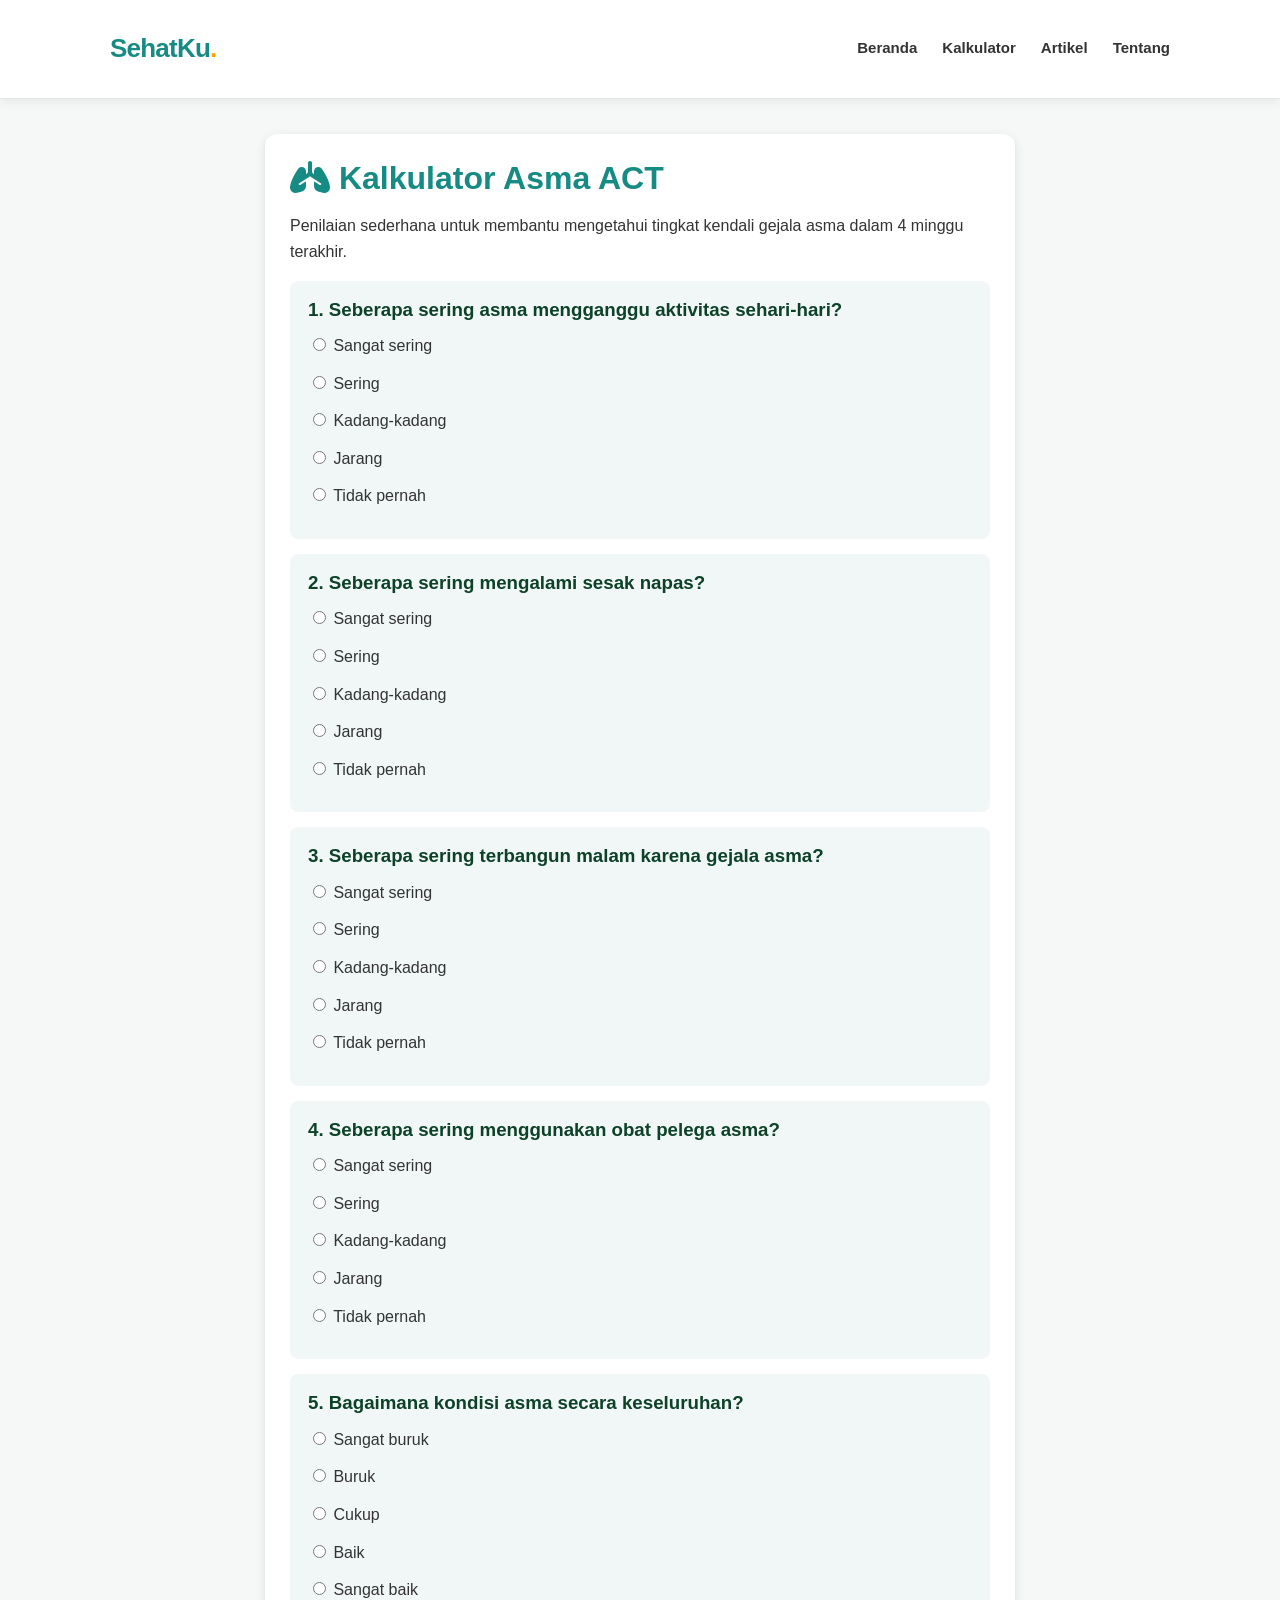
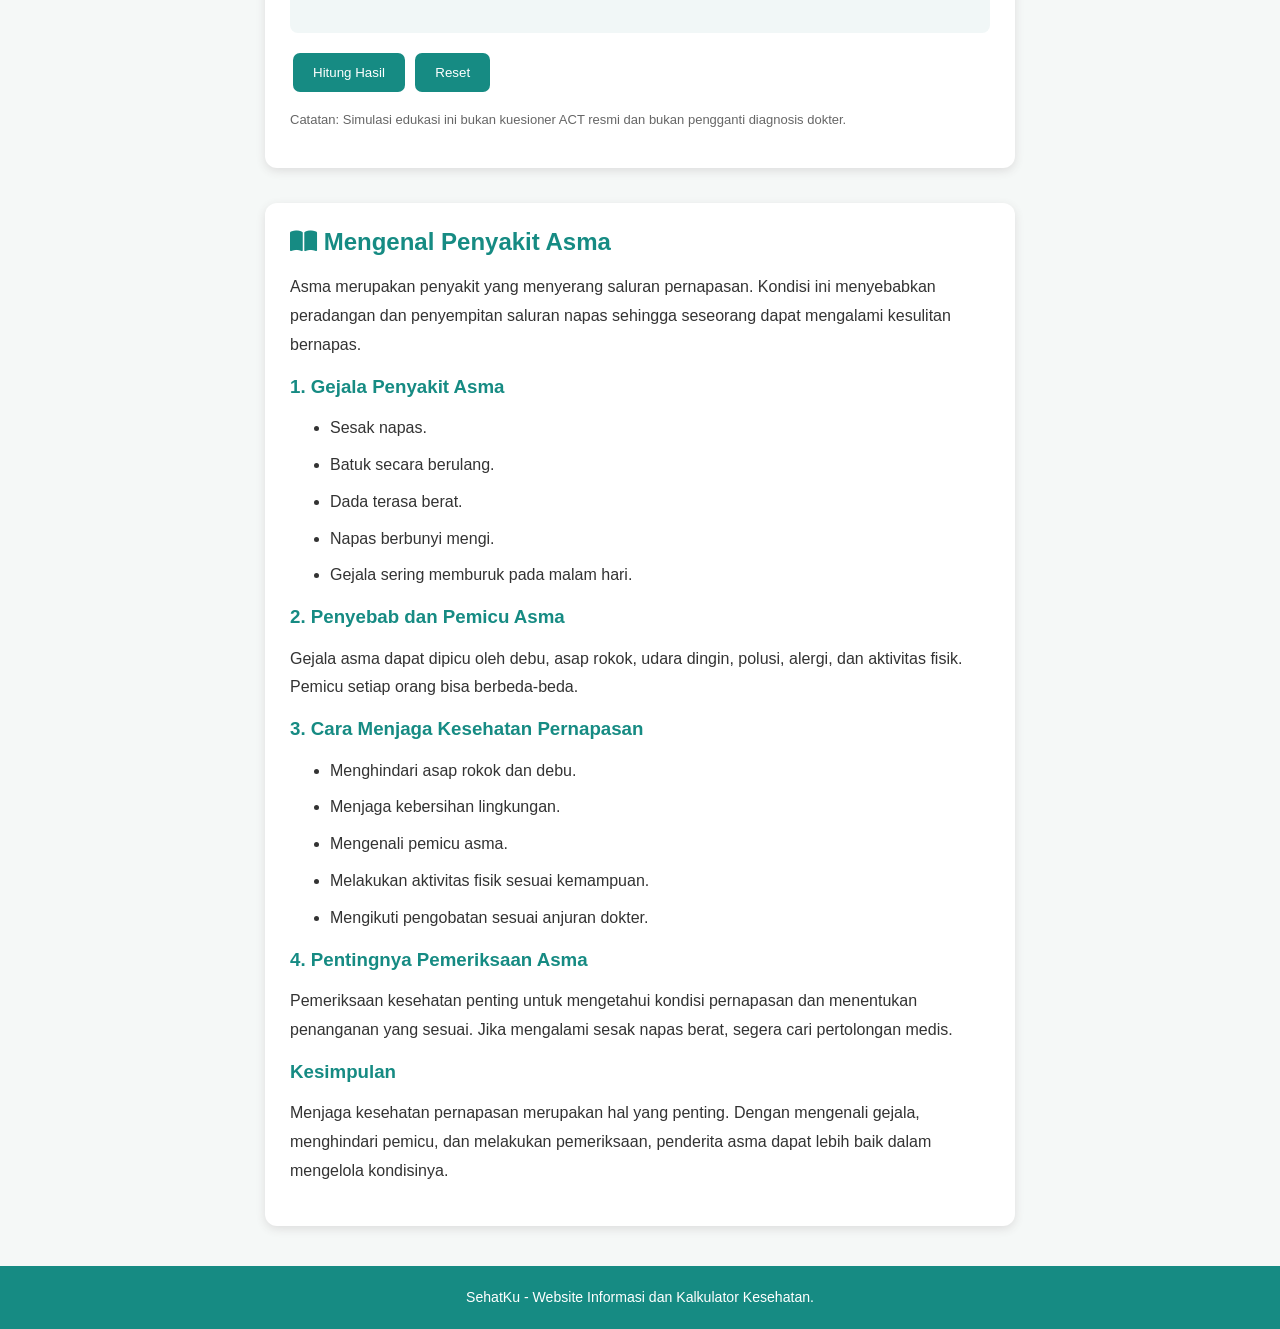
==== kalkulator/asma-act.html @ a075abff "ganti nama lagi" ====
<!DOCTYPE html>
<html lang="id">
<head>
    <meta charset="UTF-8">
    <meta name="viewport" content="width=device-width, initial-scale=1.0">

    <title>Kalkulator Asma ACT - SehatKu</title>

    <link rel="stylesheet" href="../css/style.css">

    <link rel="stylesheet"
    href="https://cdnjs.cloudflare.com/ajax/libs/font-awesome/6.5.2/css/all.min.css">

    <style>
        body {
            margin: 0;
            background: #f5f8f7;
            font-family: Arial, sans-serif;
            color: #333;
        }

        /* HEADER */
        .topbar {
            background: white;
            padding: 15px 0;
            position: sticky;
            top: 0;
            z-index: 1000;
            box-shadow: 0 2px 10px rgba(0,0,0,0.08);
        }

        .topbar-in {
            max-width: 1100px;
            margin: auto;
            padding: 0 20px;
            display: flex;
            justify-content: space-between;
            align-items: center;
        }

        .brand {
            font-size: 26px;
            font-weight: bold;
            color: #168b83;
            text-decoration: none;
        }

        .brand-dot {
            color: orange;
        }

        .menu {
            display: flex;
            gap: 25px;
        }

        .menu a {
            text-decoration: none;
            color: #333;
            font-weight: bold;
        }

        .menu a:hover {
            color: #168b83;
        }

        .menu-toggle {
            display: none;
            background: none;
            border: none;
            font-size: 23px;
            color: #168b83;
            cursor: pointer;
        }

        /* KALKULATOR */
        .asma-container {
            max-width: 750px;
            margin: 35px auto;
            padding: 25px;
            background: white;
            border-radius: 12px;
            box-shadow: 0 3px 10px #ddd;
        }

        .asma-container h1 {
            color: #168b83;
        }

        .asma-question {
            padding: 18px;
            margin: 15px 0;
            background: #f1f7f7;
            border-radius: 8px;
        }

        .asma-question label {
            display: block;
            margin: 12px 0;
            cursor: pointer;
        }

        .asma-btn {
            background: #168b83;
            color: white;
            border: none;
            padding: 12px 20px;
            border-radius: 7px;
            cursor: pointer;
            margin: 5px 3px;
        }

        .asma-btn:hover {
            background: #106b65;
        }

        #hasil-asma {
            display: none;
            margin-top: 20px;
            padding: 20px;
            background: #e5f5f0;
            border-radius: 8px;
        }

        /* ARTIKEL */
        .artikel {
            max-width: 750px;
            margin: 35px auto;
            padding: 25px;
            background: white;
            border-radius: 12px;
            box-shadow: 0 3px 10px #ddd;
            line-height: 1.8;
        }

        .artikel h2,
        .artikel h3 {
            color: #168b83;
        }

        .artikel li {
            margin-bottom: 8px;
        }

        /* FOOTER */
        .foot {
            background: #168b83;
            color: white;
            text-align: center;
            padding: 20px;
            margin-top: 40px;
        }

        /* RESPONSIVE */
        @media(max-width: 768px) {
            .menu-toggle {
                display: block;
            }

            .menu {
                display: none;
                position: absolute;
                top: 65px;
                left: 0;
                width: 100%;
                padding: 20px;
                background: white;
                flex-direction: column;
                box-sizing: border-box;
            }

            .menu.active {
                display: flex;
            }

            .asma-container,
            .artikel {
                margin: 20px 12px;
                padding: 18px;
            }
        }
    </style>
</head>

<body>

<!-- HEADER DAN NAVBAR -->
<header class="topbar">
    <div class="topbar-in">

        <a href="../index.html" class="brand">
            SehatKu<span class="brand-dot">.</span>
        </a>

        <button class="menu-toggle" id="menuToggle"
                aria-label="Buka menu"
                aria-expanded="false">
            <i class="fa-solid fa-bars"></i>
        </button>

        <nav class="menu" id="menuUtama">
            <a href="../index.html">Beranda</a>
            <a href="../index.html#kalkulator">Kalkulator</a>
            <a href="#artikel">Artikel</a>
            <a href="../index.html#tentang">Tentang</a>
        </nav>

    </div>
</header>


<!-- KALKULATOR ASMA ACT -->
<div class="asma-container">

    <h1>
        <i class="fa-solid fa-lungs"></i>
        Kalkulator Asma ACT
    </h1>

    <p>
        Penilaian sederhana untuk membantu mengetahui
        tingkat kendali gejala asma dalam 4 minggu terakhir.
    </p>

    <form id="form-asma">

        <div class="asma-question">
            <h3>1. Seberapa sering asma mengganggu aktivitas sehari-hari?</h3>

            <label><input type="radio" name="q1" value="1"> Sangat sering</label>
            <label><input type="radio" name="q1" value="2"> Sering</label>
            <label><input type="radio" name="q1" value="3"> Kadang-kadang</label>
            <label><input type="radio" name="q1" value="4"> Jarang</label>
            <label><input type="radio" name="q1" value="5"> Tidak pernah</label>
        </div>

        <div class="asma-question">
            <h3>2. Seberapa sering mengalami sesak napas?</h3>

            <label><input type="radio" name="q2" value="1"> Sangat sering</label>
            <label><input type="radio" name="q2" value="2"> Sering</label>
            <label><input type="radio" name="q2" value="3"> Kadang-kadang</label>
            <label><input type="radio" name="q2" value="4"> Jarang</label>
            <label><input type="radio" name="q2" value="5"> Tidak pernah</label>
        </div>

        <div class="asma-question">
            <h3>3. Seberapa sering terbangun malam karena gejala asma?</h3>

            <label><input type="radio" name="q3" value="1"> Sangat sering</label>
            <label><input type="radio" name="q3" value="2"> Sering</label>
            <label><input type="radio" name="q3" value="3"> Kadang-kadang</label>
            <label><input type="radio" name="q3" value="4"> Jarang</label>
            <label><input type="radio" name="q3" value="5"> Tidak pernah</label>
        </div>

        <div class="asma-question">
            <h3>4. Seberapa sering menggunakan obat pelega asma?</h3>

            <label><input type="radio" name="q4" value="1"> Sangat sering</label>
            <label><input type="radio" name="q4" value="2"> Sering</label>
            <label><input type="radio" name="q4" value="3"> Kadang-kadang</label>
            <label><input type="radio" name="q4" value="4"> Jarang</label>
            <label><input type="radio" name="q4" value="5"> Tidak pernah</label>
        </div>

        <div class="asma-question">
            <h3>5. Bagaimana kondisi asma secara keseluruhan?</h3>

            <label><input type="radio" name="q5" value="1"> Sangat buruk</label>
            <label><input type="radio" name="q5" value="2"> Buruk</label>
            <label><input type="radio" name="q5" value="3"> Cukup</label>
            <label><input type="radio" name="q5" value="4"> Baik</label>
            <label><input type="radio" name="q5" value="5"> Sangat baik</label>
        </div>

        <button type="submit" class="asma-btn">
            Hitung Hasil
        </button>

        <button type="reset" class="asma-btn">
            Reset
        </button>

    </form>

    <div id="hasil-asma" aria-live="polite"></div>

    <p style="font-size:13px;color:#666;">
        Catatan: Simulasi edukasi ini bukan kuesioner ACT resmi
        dan bukan pengganti diagnosis dokter.
    </p>

</div>


<!-- ARTIKEL ASMA -->
<section class="artikel" id="artikel">

    <h2>
        <i class="fa-solid fa-book-open"></i>
        Mengenal Penyakit Asma
    </h2>

    <p>
        Asma merupakan penyakit yang menyerang saluran
        pernapasan. Kondisi ini menyebabkan peradangan
        dan penyempitan saluran napas sehingga seseorang
        dapat mengalami kesulitan bernapas.
    </p>

    <h3>1. Gejala Penyakit Asma</h3>

    <ul>
        <li>Sesak napas.</li>
        <li>Batuk secara berulang.</li>
        <li>Dada terasa berat.</li>
        <li>Napas berbunyi mengi.</li>
        <li>Gejala sering memburuk pada malam hari.</li>
    </ul>

    <h3>2. Penyebab dan Pemicu Asma</h3>

    <p>
        Gejala asma dapat dipicu oleh debu, asap rokok,
        udara dingin, polusi, alergi, dan aktivitas fisik.
        Pemicu setiap orang bisa berbeda-beda.
    </p>

    <h3>3. Cara Menjaga Kesehatan Pernapasan</h3>

    <ul>
        <li>Menghindari asap rokok dan debu.</li>
        <li>Menjaga kebersihan lingkungan.</li>
        <li>Mengenali pemicu asma.</li>
        <li>Melakukan aktivitas fisik sesuai kemampuan.</li>
        <li>Mengikuti pengobatan sesuai anjuran dokter.</li>
    </ul>

    <h3>4. Pentingnya Pemeriksaan Asma</h3>

    <p>
        Pemeriksaan kesehatan penting untuk mengetahui
        kondisi pernapasan dan menentukan penanganan
        yang sesuai. Jika mengalami sesak napas berat,
        segera cari pertolongan medis.
    </p>

    <h3>Kesimpulan</h3>

    <p>
        Menjaga kesehatan pernapasan merupakan hal yang
        penting. Dengan mengenali gejala, menghindari
        pemicu, dan melakukan pemeriksaan, penderita
        asma dapat lebih baik dalam mengelola kondisinya.
    </p>

</section>


<!-- FOOTER -->
<footer class="foot" id="tentang">
    <p>SehatKu - Website Informasi dan Kalkulator Kesehatan.</p>
</footer>


<script src="../js/asma-act.js"></script>

</body>
</html>
---- css/style.css ----
/* ============================================================
   SehatKu — tema hijau & putih
   ============================================================ */

:root {
  --hijau-900: #0d4229;
  --hijau-800: #115c39;
  --hijau-700: #177a4d;
  --hijau-600: #1f9160;
  --hijau-500: #2fa36b;
  --hijau-100: #d9f1e2;
  --hijau-50: #eef9f2;
  --putih: #ffffff;
  --abu-700: #44524b;
  --abu-500: #6b7a72;
  --abu-200: #dce8e0;
  --latar: #f6fbf8;
  --bayang: 0 10px 30px rgba(13, 66, 41, 0.08);
  --bayang-hover: 0 18px 38px rgba(13, 66, 41, 0.16);
  --radius: 18px;
  --font-judul: "Bricolage Grotesque", sans-serif;
  --font-teks: "Plus Jakarta Sans", sans-serif;
}

* { box-sizing: border-box; }

html { scroll-behavior: smooth; }

body {
  margin: 0;
  background: var(--latar);
  color: var(--abu-700);
  font-family: var(--font-teks);
  font-size: 16px;
  line-height: 1.6;
  -webkit-font-smoothing: antialiased;
}

[hidden] { display: none !important; }

img { display: block; max-width: 100%; }

a { color: inherit; }

h1, h2, h3 {
  font-family: var(--font-judul);
  color: var(--hijau-900);
  line-height: 1.2;
  margin: 0;
}

.sr-only {
  position: absolute;
  width: 1px;
  height: 1px;
  padding: 0;
  margin: -1px;
  overflow: hidden;
  clip: rect(0, 0, 0, 0);
  white-space: nowrap;
  border: 0;
}

.wrap {
  width: min(1120px, calc(100% - 40px));
  margin-inline: auto;
}

/* ---------- Header ---------- */
.topbar {
  background: var(--putih);
  border-bottom: 1px solid var(--abu-200);
  position: sticky;
  top: 0;
  z-index: 20;
}

.topbar-in {
  min-height: 68px;
  display: flex;
  align-items: center;
  justify-content: space-between;
  gap: 24px;
}

.brand {
  font-family: var(--font-judul);
  font-size: 1.5rem;
  font-weight: 700;
  color: var(--hijau-700);
  text-decoration: none;
  letter-spacing: -0.03em;
}

.brand-dot { color: var(--hijau-500); }

.menu {
  display: flex;
  align-items: center;
  gap: 28px;
  flex-wrap: wrap;
}

.menu a {
  text-decoration: none;
  color: var(--abu-700);
  font-size: 0.94rem;
  font-weight: 500;
  padding: 6px 0;
  border-bottom: 2px solid transparent;
  transition: color 0.2s ease, border-color 0.2s ease;
}

.menu a:hover,
.menu a:focus-visible { color: var(--hijau-700); }

.menu a[aria-current] {
  color: var(--hijau-700);
  border-bottom-color: var(--hijau-500);
  font-weight: 600;
}

/* Supaya anchor tidak tertutup header yang sticky */
.hero, .tools, .foot { scroll-margin-top: 68px; }

/* ---------- Hero ---------- */
.hero {
  background:
    radial-gradient(circle at 85% 15%, rgba(47, 163, 107, 0.16), transparent 42%),
    linear-gradient(135deg, var(--hijau-50), var(--putih));
  border-bottom: 1px solid var(--abu-200);
  padding: 54px 0 58px;
}

.crumb {
  margin: 0 0 16px;
  font-size: 0.85rem;
  color: var(--abu-500);
}

.crumb a {
  color: var(--hijau-700);
  text-decoration: none;
  font-weight: 600;
}

.crumb a:hover { text-decoration: underline; }

.hero h1 {
  font-size: clamp(2.1rem, 5vw, 3.2rem);
  letter-spacing: -0.04em;
}

.judul-hero {
  display: flex;
  align-items: center;
  gap: 18px;
  flex-wrap: wrap;
}

.judul-ikon {
  display: inline-flex;
  align-items: center;
  justify-content: center;
  flex: none;
  width: 68px;
  height: 68px;
  border-radius: 18px;
  background: var(--hijau-700);
  color: var(--putih);
  font-size: 2rem;
  box-shadow: 0 12px 26px rgba(23, 122, 77, 0.28);
}

.lead {
  max-width: 720px;
  margin: 16px 0 0;
  font-size: 1.05rem;
  color: var(--abu-700);
}

/* ---------- Toolbar ---------- */
.tools { padding: 48px 0 72px; }

.tools-head {
  display: flex;
  align-items: baseline;
  justify-content: space-between;
  gap: 16px;
  flex-wrap: wrap;
  margin-bottom: 22px;
}

.tools-head h2 { font-size: 1.75rem; }

.count {
  margin: 0;
  font-size: 0.88rem;
  font-weight: 600;
  color: var(--hijau-700);
  background: var(--hijau-100);
  padding: 6px 14px;
  border-radius: 999px;
}

.controls {
  display: flex;
  align-items: center;
  justify-content: space-between;
  gap: 18px;
  flex-wrap: wrap;
  margin-bottom: 28px;
}

.filters {
  display: flex;
  flex-wrap: wrap;
  gap: 8px;
}

.chip {
  font: inherit;
  font-size: 0.86rem;
  font-weight: 600;
  color: var(--hijau-800);
  background: var(--putih);
  border: 1px solid var(--abu-200);
  border-radius: 999px;
  padding: 8px 14px;
  cursor: pointer;
  display: inline-flex;
  align-items: center;
  gap: 7px;
  transition: background 0.2s ease, color 0.2s ease, border-color 0.2s ease, transform 0.2s ease;
}

.chip span {
  font-size: 0.75rem;
  background: var(--hijau-50);
  color: var(--hijau-700);
  min-width: 20px;
  text-align: center;
  border-radius: 999px;
  padding: 1px 5px;
}

.chip:hover { border-color: var(--hijau-500); transform: translateY(-1px); }

.chip.is-active {
  background: var(--hijau-700);
  border-color: var(--hijau-700);
  color: var(--putih);
}

.chip.is-active span {
  background: rgba(255, 255, 255, 0.22);
  color: var(--putih);
}

.search { flex: 1 1 240px; max-width: 320px; }

.search input {
  width: 100%;
  font: inherit;
  font-size: 0.92rem;
  color: var(--hijau-900);
  background: var(--putih);
  border: 1px solid var(--abu-200);
  border-radius: 12px;
  padding: 11px 16px;
  outline: none;
  transition: border-color 0.2s ease, box-shadow 0.2s ease;
}

.search input::placeholder { color: #9aa8a0; }

.search input:focus {
  border-color: var(--hijau-500);
  box-shadow: 0 0 0 3px var(--hijau-100);
}

/* ---------- Kartu ---------- */
.grid {
  display: grid;
  grid-template-columns: repeat(auto-fill, minmax(300px, 1fr));
  gap: 22px;
}

.card {
  display: flex;
  flex-direction: column;
  background: var(--putih);
  border: 1px solid var(--abu-200);
  border-radius: var(--radius);
  overflow: hidden;
  text-decoration: none;
  box-shadow: var(--bayang);
  transition: transform 0.25s ease, box-shadow 0.25s ease, border-color 0.25s ease;
}

.card:hover,
.card:focus-visible {
  transform: translateY(-6px);
  border-color: var(--hijau-500);
  box-shadow: var(--bayang-hover);
}

.card:focus-visible { outline: 3px solid var(--hijau-500); outline-offset: 3px; }

.card-media {
  display: flex;
  align-items: center;
  justify-content: center;
  min-height: 156px;
  background: linear-gradient(160deg, var(--hijau-50), var(--hijau-100));
  border-bottom: 1px solid var(--abu-200);
  overflow: hidden;
}

.card-media i {
  display: flex;
  align-items: center;
  justify-content: center;
  width: 100px;
  height: 100px;
  border-radius: 50%;
  background: var(--putih);
  color: var(--hijau-700);
  font-size: 3.25rem;
  box-shadow: 0 10px 24px rgba(13, 66, 41, 0.12);
  transition: transform 0.3s ease, color 0.3s ease;
}

.card:hover .card-media i {
  transform: scale(1.08);
  color: var(--hijau-600);
}

.card-body {
  display: flex;
  flex-direction: column;
  flex: 1;
  gap: 10px;
  padding: 22px 22px 20px;
}

.tag {
  align-self: flex-start;
  font-size: 0.72rem;
  font-weight: 700;
  text-transform: uppercase;
  letter-spacing: 0.06em;
  color: var(--hijau-700);
  background: var(--hijau-50);
  border-radius: 6px;
  padding: 4px 9px;
}

.card h3 {
  font-size: 1.16rem;
  letter-spacing: -0.02em;
}

.card p {
  margin: 0;
  font-size: 0.9rem;
  color: var(--abu-500);
  flex: 1;
}

.go {
  margin-top: 6px;
  font-size: 0.9rem;
  font-weight: 700;
  color: var(--hijau-700);
  display: inline-flex;
  align-items: center;
  gap: 8px;
}

.go span { transition: transform 0.2s ease; }
.card:hover .go span { transform: translateX(5px); }

/* ---------- Kosong & catatan ---------- */
.empty {
  margin: 28px 0 0;
  padding: 22px;
  text-align: center;
  color: var(--hijau-800);
  background: var(--hijau-50);
  border: 1px dashed var(--hijau-500);
  border-radius: var(--radius);
  font-weight: 600;
}

.notice {
  margin: 40px 0 0;
  padding: 18px 22px;
  background: var(--putih);
  border-left: 4px solid var(--hijau-500);
  border-radius: 10px;
  font-size: 0.9rem;
  color: var(--abu-500);
  box-shadow: var(--bayang);
}

.notice strong { color: var(--hijau-800); }

/* ---------- Footer ---------- */
.foot {
  background: var(--hijau-900);
  color: var(--hijau-100);
  padding: 30px 0;
}

.foot p {
  margin: 0;
  font-size: 0.88rem;
  text-align: center;
}

/* ---------- Halaman kalkulator ---------- */
.hero-kecil { padding: 38px 0 42px; }

.konten-utama {
  display: grid;
  grid-template-columns: minmax(0, 1fr) 320px;
  gap: 24px;
  align-items: start;
  padding-top: 44px;
  padding-bottom: 72px;
}

.konten-kiri { min-width: 0; }

.kalkulator { padding: 0; }

.kalkulator-grid {
  display: grid;
  grid-template-columns: 1fr 1fr;
  gap: 24px;
  align-items: start;
}

.kalkulator-form,
.hasil {
  background: var(--putih);
  border: 1px solid var(--abu-200);
  border-radius: var(--radius);
  padding: 26px;
  box-shadow: var(--bayang);
}

.kalkulator-form h2 { font-size: 1.35rem; margin-bottom: 6px; }

.kalkulator-form > p {
  margin: 0 0 22px;
  font-size: 0.9rem;
  color: var(--abu-500);
}

.field { margin-bottom: 16px; }

.field label {
  display: flex;
  align-items: center;
  gap: 9px;
  font-size: 0.88rem;
  font-weight: 600;
  color: var(--hijau-800);
  margin-bottom: 7px;
}

.field label i { color: var(--hijau-500); width: 18px; }

.field input {
  width: 100%;
  font: inherit;
  font-size: 0.95rem;
  color: var(--hijau-900);
  background: var(--putih);
  border: 1px solid var(--abu-200);
  border-radius: 10px;
  padding: 12px 14px;
  outline: none;
  transition: border-color 0.2s ease, box-shadow 0.2s ease;
}

.field input::placeholder { color: #9aa8a0; }

.field input:focus {
  border-color: var(--hijau-500);
  box-shadow: 0 0 0 3px var(--hijau-100);
}

.btn-hitung {
  width: 100%;
  display: inline-flex;
  align-items: center;
  justify-content: center;
  gap: 9px;
  font: inherit;
  font-size: 0.95rem;
  font-weight: 700;
  color: var(--putih);
  background: var(--hijau-700);
  border: 0;
  border-radius: 10px;
  padding: 13px 16px;
  margin-top: 4px;
  cursor: pointer;
  transition: background 0.2s ease, transform 0.2s ease;
}

.btn-hitung:hover { background: var(--hijau-800); transform: translateY(-1px); }
.btn-hitung:focus-visible { outline: 3px solid var(--hijau-500); outline-offset: 3px; }

.error {
  margin: 0 0 14px;
  padding: 10px 12px;
  font-size: 0.85rem;
  color: #8b1e1e;
  background: #fdecea;
  border-radius: 8px;
}

.hasil { border-top: 4px solid var(--hijau-500); }

.hasil-atas {
  display: flex;
  flex-direction: column;
  align-items: center;
  gap: 10px;
  padding-bottom: 20px;
  border-bottom: 1px solid var(--abu-200);
}

.hasil-label {
  font-size: 0.78rem;
  font-weight: 700;
  text-transform: uppercase;
  letter-spacing: 0.08em;
  color: var(--abu-500);
}

.hasil-angka {
  font-family: var(--font-judul);
  font-size: 3.4rem;
  line-height: 1;
  color: var(--hijau-700);
}

.badge-kategori {
  font-size: 0.84rem;
  font-weight: 700;
  padding: 6px 14px;
  border-radius: 999px;
  background: var(--hijau-100);
  color: var(--hijau-800);
}

.badge-kategori.kurang { background: #fff1c9; color: #7a5600; }
.badge-kategori.normal { background: var(--hijau-100); color: var(--hijau-800); }
.badge-kategori.gemuk { background: #ffe6d2; color: #8f4700; }
.badge-kategori.obes1 { background: #fbdcd6; color: #922e1a; }
.badge-kategori.obes2 { background: #f6d4d4; color: #842020; }

.hasil-baris {
  display: flex;
  align-items: baseline;
  justify-content: space-between;
  gap: 14px;
  padding: 14px 0;
  border-bottom: 1px solid var(--abu-200);
  font-size: 0.92rem;
}

.hasil-baris span { color: var(--abu-500); }
.hasil-baris strong { color: var(--hijau-900); text-align: right; }

.saran {
  margin: 18px 0 0;
  padding: 14px 16px;
  font-size: 0.9rem;
  color: var(--abu-700);
  background: var(--hijau-50);
  border-radius: 10px;
}

.rumus { margin: 14px 0 0; font-size: 0.8rem; color: var(--abu-500); }

/* ---------- Kalkulator lain & artikel terkait ---------- */
.lainnya { padding-top: 30px; }
.artikel { padding: 0; }

.artikel-grid {
  display: grid;
  grid-template-columns: 1fr;
  gap: 14px;
}

.artikel-card {
  display: flex;
  flex-direction: column;
  overflow: hidden;
  background: var(--putih);
  border: 1px solid var(--abu-200);
  border-radius: 14px;
  text-decoration: none;
  box-shadow: var(--bayang);
  transition: transform 0.25s ease, box-shadow 0.25s ease, border-color 0.25s ease;
}

.artikel-card:hover,
.artikel-card:focus-visible {
  transform: translateY(-4px);
  border-color: var(--hijau-500);
  box-shadow: var(--bayang-hover);
}

.artikel-thumb {
  width: 100%;
  height: 118px;
  object-fit: cover;
  background: var(--hijau-100);
}

.artikel-isi {
  display: flex;
  flex-direction: column;
  gap: 8px;
  flex: 1;
  padding: 15px 16px 17px;
}

.artikel-card h3 { font-size: 0.98rem; line-height: 1.35; }

.artikel-card p {
  margin: 0;
  font-size: 0.82rem;
  line-height: 1.5;
  color: var(--abu-500);
  flex: 1;
}

/* ---------- Kartu kalkulator lain (versi kecil) ---------- */
.grid-kecil {
  grid-template-columns: repeat(auto-fill, minmax(210px, 1fr));
  gap: 10px;
}

.card-kecil {
  display: flex;
  align-items: center;
  gap: 10px;
  padding: 10px 12px;
  background: var(--putih);
  border: 1px solid var(--abu-200);
  border-radius: 12px;
  text-decoration: none;
  box-shadow: 0 4px 14px rgba(13, 66, 41, 0.05);
  transition: transform 0.2s ease, border-color 0.2s ease, box-shadow 0.2s ease;
}

.card-kecil:hover,
.card-kecil:focus-visible {
  transform: translateY(-2px);
  border-color: var(--hijau-500);
  box-shadow: var(--bayang-hover);
}

.card-kecil:focus-visible { outline: 3px solid var(--hijau-500); outline-offset: 3px; }

.mini-ikon {
  display: inline-flex;
  align-items: center;
  justify-content: center;
  flex: none;
  width: 34px;
  height: 34px;
  border-radius: 9px;
  background: var(--hijau-50);
  color: var(--hijau-700);
  font-size: 0.95rem;
}

.card-kecil h3 {
  flex: 1;
  font-family: var(--font-teks);
  font-size: 0.83rem;
  font-weight: 600;
  line-height: 1.3;
  color: var(--hijau-900);
}

.card-kecil .go {
  flex: none;
  margin: 0;
  font-size: 0.9rem;
  color: var(--hijau-500);
}

/* ---------- Responsif ---------- */
@media (max-width: 960px) {
  .konten-utama { grid-template-columns: 1fr; }
  .artikel-grid { grid-template-columns: repeat(auto-fill, minmax(240px, 1fr)); }
}

@media (max-width: 640px) {
  .wrap { width: min(100% - 28px, 1120px); }
  .topbar-in { min-height: 60px; gap: 12px; }
  .menu { gap: 16px; }
  .menu a { font-size: 0.85rem; }
  .hero { padding: 38px 0 42px; }
  .judul-hero { gap: 12px; }
  .judul-ikon { width: 54px; height: 54px; font-size: 1.6rem; border-radius: 14px; }
  .tools { padding: 36px 0 56px; }
  .controls { align-items: stretch; }
  .search { max-width: none; }
  .grid { grid-template-columns: 1fr; }
  .kalkulator-grid { grid-template-columns: 1fr; }
  .artikel-grid { grid-template-columns: 1fr; }
  .kalkulator-form, .hasil { padding: 20px; }
}

@media (prefers-reduced-motion: reduce) {
  *, *::before, *::after {
    scroll-behavior: auto !important;
    transition-duration: 0.01ms !important;
  }
}
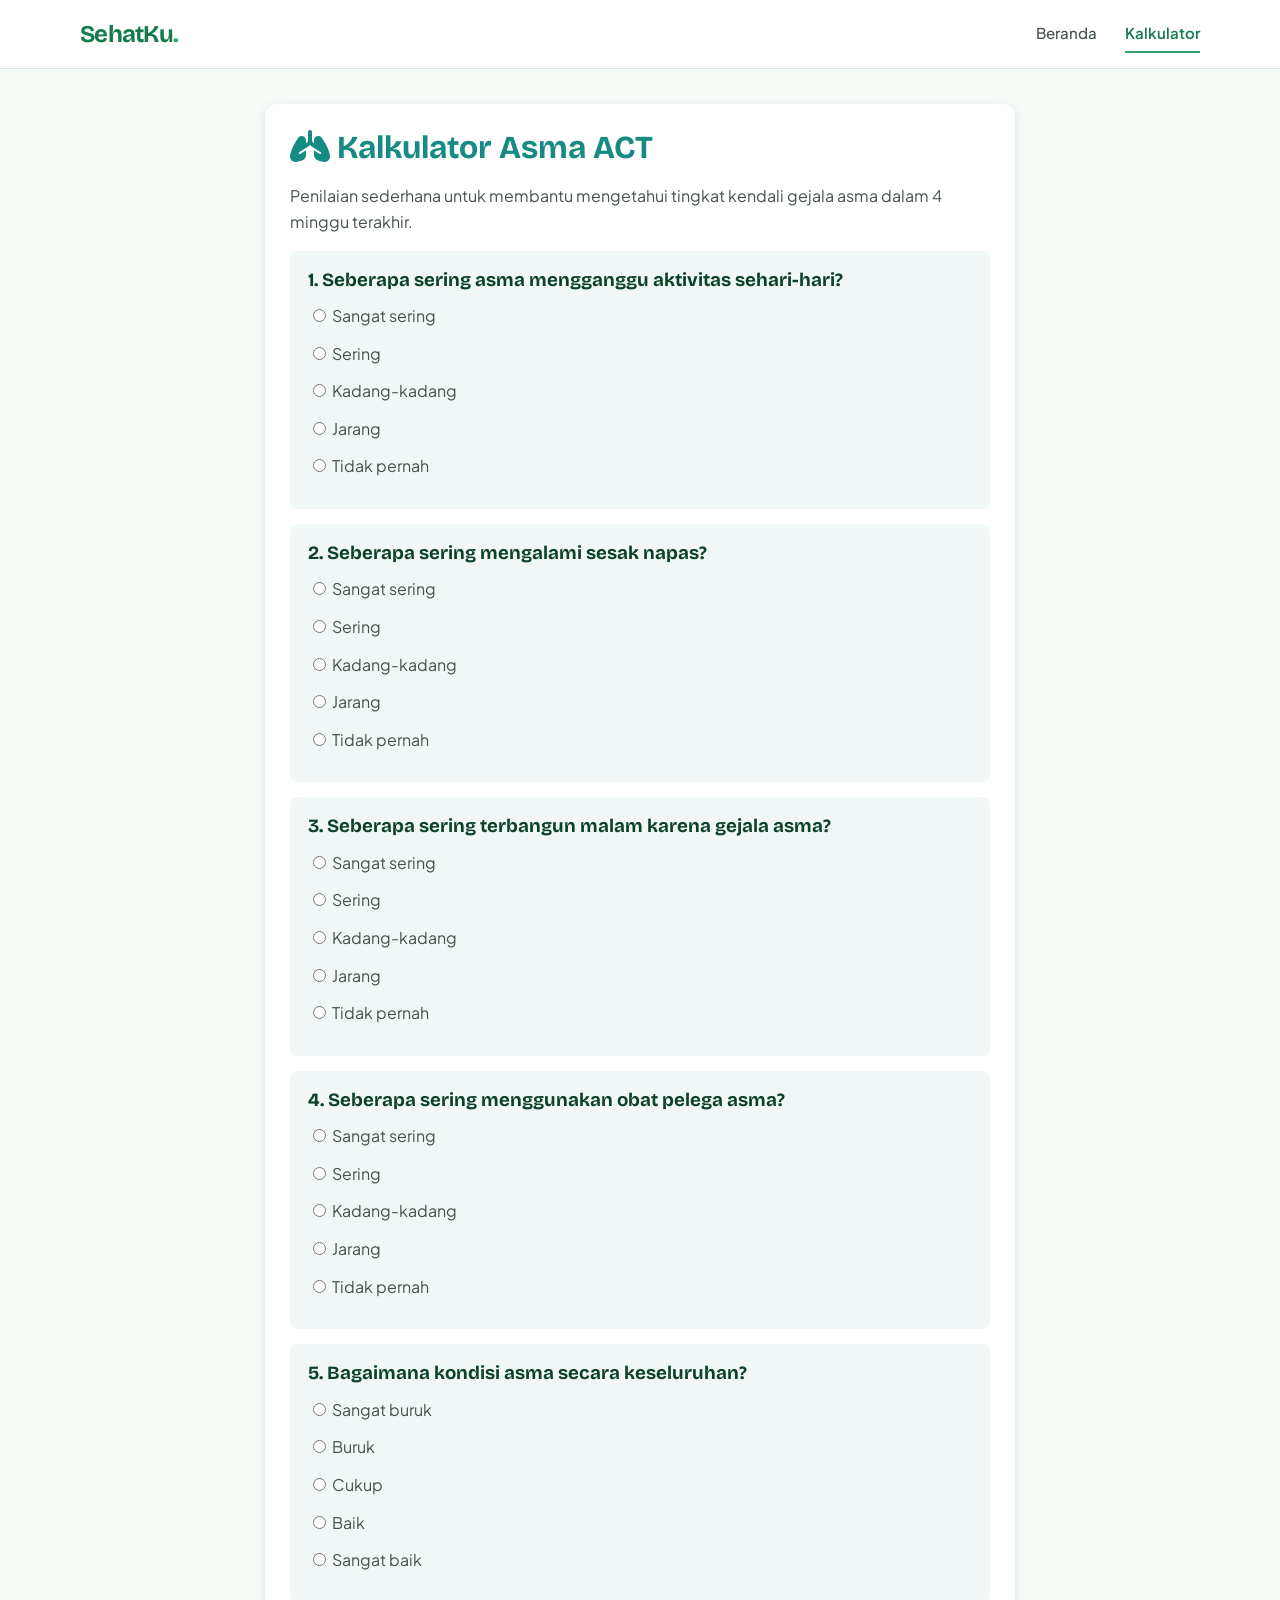
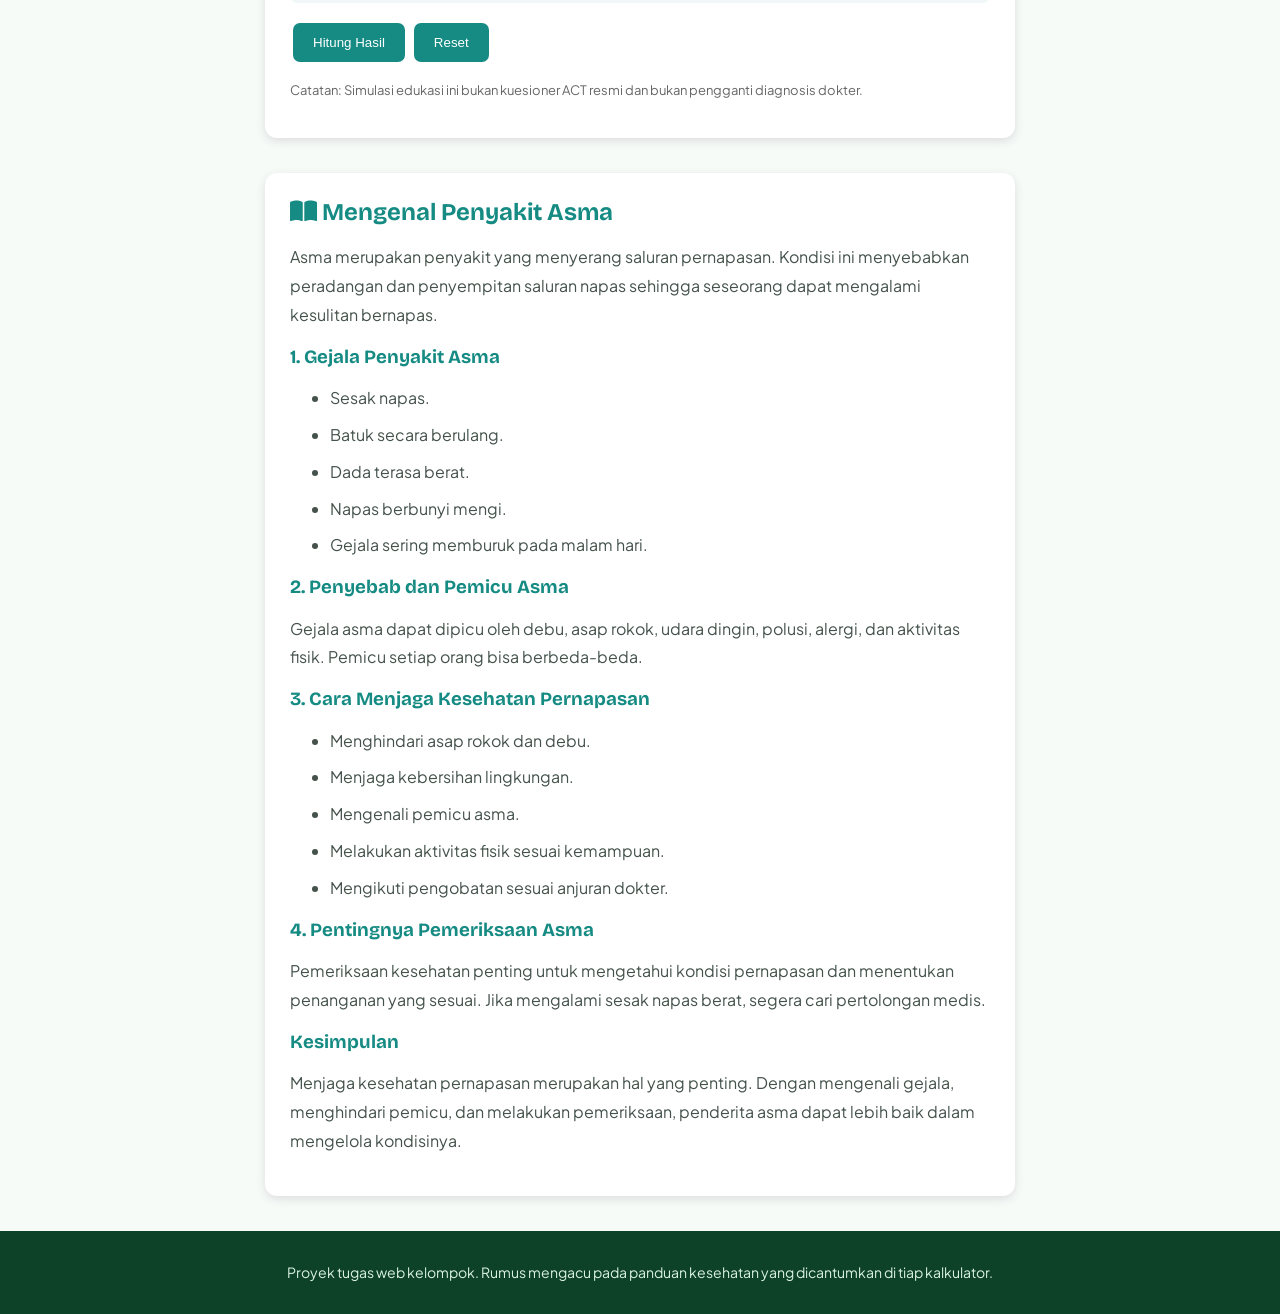
==== commit afb3482d: "samaain header sama footer" ====
--- a/kalkulator/asma-act.html
+++ b/kalkulator/asma-act.html
@@ -3,76 +3,15 @@
 <head>
     <meta charset="UTF-8">
     <meta name="viewport" content="width=device-width, initial-scale=1.0">
-
     <title>Kalkulator Asma ACT - SehatKu</title>
 
+    <link rel="preconnect" href="https://fonts.googleapis.com">
+    <link rel="preconnect" href="https://fonts.gstatic.com" crossorigin>
+    <link href="https://fonts.googleapis.com/css2?family=Bricolage+Grotesque:wght@600;700&family=Plus+Jakarta+Sans:wght@400;500;600&display=swap" rel="stylesheet">
+    <link rel="stylesheet" href="https://cdnjs.cloudflare.com/ajax/libs/font-awesome/6.5.2/css/all.min.css">
     <link rel="stylesheet" href="../css/style.css">
 
-    <link rel="stylesheet"
-    href="https://cdnjs.cloudflare.com/ajax/libs/font-awesome/6.5.2/css/all.min.css">
-
     <style>
-        body {
-            margin: 0;
-            background: #f5f8f7;
-            font-family: Arial, sans-serif;
-            color: #333;
-        }
-
-        /* HEADER */
-        .topbar {
-            background: white;
-            padding: 15px 0;
-            position: sticky;
-            top: 0;
-            z-index: 1000;
-            box-shadow: 0 2px 10px rgba(0,0,0,0.08);
-        }
-
-        .topbar-in {
-            max-width: 1100px;
-            margin: auto;
-            padding: 0 20px;
-            display: flex;
-            justify-content: space-between;
-            align-items: center;
-        }
-
-        .brand {
-            font-size: 26px;
-            font-weight: bold;
-            color: #168b83;
-            text-decoration: none;
-        }
-
-        .brand-dot {
-            color: orange;
-        }
-
-        .menu {
-            display: flex;
-            gap: 25px;
-        }
-
-        .menu a {
-            text-decoration: none;
-            color: #333;
-            font-weight: bold;
-        }
-
-        .menu a:hover {
-            color: #168b83;
-        }
-
-        .menu-toggle {
-            display: none;
-            background: none;
-            border: none;
-            font-size: 23px;
-            color: #168b83;
-            cursor: pointer;
-        }
-
         /* KALKULATOR */
         .asma-container {
             max-width: 750px;
@@ -142,37 +81,8 @@
             margin-bottom: 8px;
         }
 
-        /* FOOTER */
-        .foot {
-            background: #168b83;
-            color: white;
-            text-align: center;
-            padding: 20px;
-            margin-top: 40px;
-        }
-
         /* RESPONSIVE */
         @media(max-width: 768px) {
-            .menu-toggle {
-                display: block;
-            }
-
-            .menu {
-                display: none;
-                position: absolute;
-                top: 65px;
-                left: 0;
-                width: 100%;
-                padding: 20px;
-                background: white;
-                flex-direction: column;
-                box-sizing: border-box;
-            }
-
-            .menu.active {
-                display: flex;
-            }
-
             .asma-container,
             .artikel {
                 margin: 20px 12px;
@@ -184,187 +94,117 @@
 
 <body>
 
-<!-- HEADER DAN NAVBAR -->
-<header class="topbar">
-    <div class="topbar-in">
-
-        <a href="../index.html" class="brand">
-            SehatKu<span class="brand-dot">.</span>
-        </a>
-
-        <button class="menu-toggle" id="menuToggle"
-                aria-label="Buka menu"
-                aria-expanded="false">
-            <i class="fa-solid fa-bars"></i>
-        </button>
-
-        <nav class="menu" id="menuUtama">
-            <a href="../index.html">Beranda</a>
-            <a href="../index.html#kalkulator">Kalkulator</a>
-            <a href="#artikel">Artikel</a>
-            <a href="../index.html#tentang">Tentang</a>
-        </nav>
-
+  <header class="topbar">
+    <div class="wrap topbar-in">
+      <a class="brand" href="../index.html">SehatKu<span class="brand-dot">.</span></a>
+      <nav class="menu" aria-label="Menu utama">
+        <a href="../index.html">Beranda</a>
+        <a href="../index.html#kalkulator" aria-current="page">Kalkulator</a>
+      </nav>
     </div>
-</header>
-
-
-<!-- KALKULATOR ASMA ACT -->
-<div class="asma-container">
-
-    <h1>
-        <i class="fa-solid fa-lungs"></i>
-        Kalkulator Asma ACT
-    </h1>
-
-    <p>
-        Penilaian sederhana untuk membantu mengetahui
-        tingkat kendali gejala asma dalam 4 minggu terakhir.
-    </p>
-
-    <form id="form-asma">
-
-        <div class="asma-question">
-            <h3>1. Seberapa sering asma mengganggu aktivitas sehari-hari?</h3>
-
-            <label><input type="radio" name="q1" value="1"> Sangat sering</label>
-            <label><input type="radio" name="q1" value="2"> Sering</label>
-            <label><input type="radio" name="q1" value="3"> Kadang-kadang</label>
-            <label><input type="radio" name="q1" value="4"> Jarang</label>
-            <label><input type="radio" name="q1" value="5"> Tidak pernah</label>
-        </div>
-
-        <div class="asma-question">
-            <h3>2. Seberapa sering mengalami sesak napas?</h3>
-
-            <label><input type="radio" name="q2" value="1"> Sangat sering</label>
-            <label><input type="radio" name="q2" value="2"> Sering</label>
-            <label><input type="radio" name="q2" value="3"> Kadang-kadang</label>
-            <label><input type="radio" name="q2" value="4"> Jarang</label>
-            <label><input type="radio" name="q2" value="5"> Tidak pernah</label>
-        </div>
-
-        <div class="asma-question">
-            <h3>3. Seberapa sering terbangun malam karena gejala asma?</h3>
-
-            <label><input type="radio" name="q3" value="1"> Sangat sering</label>
-            <label><input type="radio" name="q3" value="2"> Sering</label>
-            <label><input type="radio" name="q3" value="3"> Kadang-kadang</label>
-            <label><input type="radio" name="q3" value="4"> Jarang</label>
-            <label><input type="radio" name="q3" value="5"> Tidak pernah</label>
-        </div>
-
-        <div class="asma-question">
-            <h3>4. Seberapa sering menggunakan obat pelega asma?</h3>
-
-            <label><input type="radio" name="q4" value="1"> Sangat sering</label>
-            <label><input type="radio" name="q4" value="2"> Sering</label>
-            <label><input type="radio" name="q4" value="3"> Kadang-kadang</label>
-            <label><input type="radio" name="q4" value="4"> Jarang</label>
-            <label><input type="radio" name="q4" value="5"> Tidak pernah</label>
-        </div>
-
-        <div class="asma-question">
-            <h3>5. Bagaimana kondisi asma secara keseluruhan?</h3>
-
-            <label><input type="radio" name="q5" value="1"> Sangat buruk</label>
-            <label><input type="radio" name="q5" value="2"> Buruk</label>
-            <label><input type="radio" name="q5" value="3"> Cukup</label>
-            <label><input type="radio" name="q5" value="4"> Baik</label>
-            <label><input type="radio" name="q5" value="5"> Sangat baik</label>
-        </div>
-
-        <button type="submit" class="asma-btn">
-            Hitung Hasil
-        </button>
-
-        <button type="reset" class="asma-btn">
-            Reset
-        </button>
-
-    </form>
-
-    <div id="hasil-asma" aria-live="polite"></div>
-
-    <p style="font-size:13px;color:#666;">
-        Catatan: Simulasi edukasi ini bukan kuesioner ACT resmi
-        dan bukan pengganti diagnosis dokter.
-    </p>
-
-</div>
-
-
-<!-- ARTIKEL ASMA -->
-<section class="artikel" id="artikel">
-
-    <h2>
-        <i class="fa-solid fa-book-open"></i>
-        Mengenal Penyakit Asma
-    </h2>
-
-    <p>
-        Asma merupakan penyakit yang menyerang saluran
-        pernapasan. Kondisi ini menyebabkan peradangan
-        dan penyempitan saluran napas sehingga seseorang
-        dapat mengalami kesulitan bernapas.
-    </p>
-
-    <h3>1. Gejala Penyakit Asma</h3>
-
-    <ul>
-        <li>Sesak napas.</li>
-        <li>Batuk secara berulang.</li>
-        <li>Dada terasa berat.</li>
-        <li>Napas berbunyi mengi.</li>
-        <li>Gejala sering memburuk pada malam hari.</li>
-    </ul>
-
-    <h3>2. Penyebab dan Pemicu Asma</h3>
-
-    <p>
-        Gejala asma dapat dipicu oleh debu, asap rokok,
-        udara dingin, polusi, alergi, dan aktivitas fisik.
-        Pemicu setiap orang bisa berbeda-beda.
-    </p>
-
-    <h3>3. Cara Menjaga Kesehatan Pernapasan</h3>
-
-    <ul>
-        <li>Menghindari asap rokok dan debu.</li>
-        <li>Menjaga kebersihan lingkungan.</li>
-        <li>Mengenali pemicu asma.</li>
-        <li>Melakukan aktivitas fisik sesuai kemampuan.</li>
-        <li>Mengikuti pengobatan sesuai anjuran dokter.</li>
-    </ul>
-
-    <h3>4. Pentingnya Pemeriksaan Asma</h3>
-
-    <p>
-        Pemeriksaan kesehatan penting untuk mengetahui
-        kondisi pernapasan dan menentukan penanganan
-        yang sesuai. Jika mengalami sesak napas berat,
-        segera cari pertolongan medis.
-    </p>
-
-    <h3>Kesimpulan</h3>
-
-    <p>
-        Menjaga kesehatan pernapasan merupakan hal yang
-        penting. Dengan mengenali gejala, menghindari
-        pemicu, dan melakukan pemeriksaan, penderita
-        asma dapat lebih baik dalam mengelola kondisinya.
-    </p>
-
-</section>
-
-
-<!-- FOOTER -->
-<footer class="foot" id="tentang">
-    <p>SehatKu - Website Informasi dan Kalkulator Kesehatan.</p>
-</footer>
-
-
-<script src="../js/asma-act.js"></script>
-
+  </header>
+
+  <main>
+    <div class="asma-container">
+        <h1><i class="fa-solid fa-lungs"></i> Kalkulator Asma ACT</h1>
+        <p>Penilaian sederhana untuk membantu mengetahui tingkat kendali gejala asma dalam 4 minggu terakhir.</p>
+
+        <form id="form-asma">
+            <div class="asma-question">
+                <h3>1. Seberapa sering asma mengganggu aktivitas sehari-hari?</h3>
+                <label><input type="radio" name="q1" value="1"> Sangat sering</label>
+                <label><input type="radio" name="q1" value="2"> Sering</label>
+                <label><input type="radio" name="q1" value="3"> Kadang-kadang</label>
+                <label><input type="radio" name="q1" value="4"> Jarang</label>
+                <label><input type="radio" name="q1" value="5"> Tidak pernah</label>
+            </div>
+
+            <div class="asma-question">
+                <h3>2. Seberapa sering mengalami sesak napas?</h3>
+                <label><input type="radio" name="q2" value="1"> Sangat sering</label>
+                <label><input type="radio" name="q2" value="2"> Sering</label>
+                <label><input type="radio" name="q2" value="3"> Kadang-kadang</label>
+                <label><input type="radio" name="q2" value="4"> Jarang</label>
+                <label><input type="radio" name="q2" value="5"> Tidak pernah</label>
+            </div>
+
+            <div class="asma-question">
+                <h3>3. Seberapa sering terbangun malam karena gejala asma?</h3>
+                <label><input type="radio" name="q3" value="1"> Sangat sering</label>
+                <label><input type="radio" name="q3" value="2"> Sering</label>
+                <label><input type="radio" name="q3" value="3"> Kadang-kadang</label>
+                <label><input type="radio" name="q3" value="4"> Jarang</label>
+                <label><input type="radio" name="q3" value="5"> Tidak pernah</label>
+            </div>
+
+            <div class="asma-question">
+                <h3>4. Seberapa sering menggunakan obat pelega asma?</h3>
+                <label><input type="radio" name="q4" value="1"> Sangat sering</label>
+                <label><input type="radio" name="q4" value="2"> Sering</label>
+                <label><input type="radio" name="q4" value="3"> Kadang-kadang</label>
+                <label><input type="radio" name="q4" value="4"> Jarang</label>
+                <label><input type="radio" name="q4" value="5"> Tidak pernah</label>
+            </div>
+
+            <div class="asma-question">
+                <h3>5. Bagaimana kondisi asma secara keseluruhan?</h3>
+                <label><input type="radio" name="q5" value="1"> Sangat buruk</label>
+                <label><input type="radio" name="q5" value="2"> Buruk</label>
+                <label><input type="radio" name="q5" value="3"> Cukup</label>
+                <label><input type="radio" name="q5" value="4"> Baik</label>
+                <label><input type="radio" name="q5" value="5"> Sangat baik</label>
+            </div>
+
+            <button type="submit" class="asma-btn">Hitung Hasil</button>
+            <button type="reset" class="asma-btn">Reset</button>
+        </form>
+
+        <div id="hasil-asma" aria-live="polite"></div>
+
+        <p style="font-size:13px;color:#666;">
+            Catatan: Simulasi edukasi ini bukan kuesioner ACT resmi dan bukan pengganti diagnosis dokter.
+        </p>
+    </div>
+
+    <section class="artikel" id="artikel">
+        <h2><i class="fa-solid fa-book-open"></i> Mengenal Penyakit Asma</h2>
+        <p>Asma merupakan penyakit yang menyerang saluran pernapasan. Kondisi ini menyebabkan peradangan dan penyempitan saluran napas sehingga seseorang dapat mengalami kesulitan bernapas.</p>
+
+        <h3>1. Gejala Penyakit Asma</h3>
+        <ul>
+            <li>Sesak napas.</li>
+            <li>Batuk secara berulang.</li>
+            <li>Dada terasa berat.</li>
+            <li>Napas berbunyi mengi.</li>
+            <li>Gejala sering memburuk pada malam hari.</li>
+        </ul>
+
+        <h3>2. Penyebab dan Pemicu Asma</h3>
+        <p>Gejala asma dapat dipicu oleh debu, asap rokok, udara dingin, polusi, alergi, dan aktivitas fisik. Pemicu setiap orang bisa berbeda-beda.</p>
+
+        <h3>3. Cara Menjaga Kesehatan Pernapasan</h3>
+        <ul>
+            <li>Menghindari asap rokok dan debu.</li>
+            <li>Menjaga kebersihan lingkungan.</li>
+            <li>Mengenali pemicu asma.</li>
+            <li>Melakukan aktivitas fisik sesuai kemampuan.</li>
+            <li>Mengikuti pengobatan sesuai anjuran dokter.</li>
+        </ul>
+
+        <h3>4. Pentingnya Pemeriksaan Asma</h3>
+        <p>Pemeriksaan kesehatan penting untuk mengetahui kondisi pernapasan dan menentukan penanganan yang sesuai. Jika mengalami sesak napas berat, segera cari pertolongan medis.</p>
+
+        <h3>Kesimpulan</h3>
+        <p>Menjaga kesehatan pernapasan merupakan hal yang penting. Dengan mengenali gejala, menghindari pemicu, dan melakukan pemeriksaan, penderita asma dapat lebih baik dalam mengelola kondisinya.</p>
+    </section>
+  </main>
+
+  <footer class="foot" id="tentang">
+    <div class="wrap">
+      <p>Proyek tugas web kelompok. Rumus mengacu pada panduan kesehatan yang dicantumkan di tiap kalkulator.</p>
+    </div>
+  </footer>
+
+  <script src="../js/asma-act.js"></script>
 </body>
-</html>+</html>
--- a/css/style.css
+++ b/css/style.css
@@ -1,7 +1,4 @@
-/* ============================================================
-   SehatKu — tema hijau & putih
-   ============================================================ */
-
+/* ===== Variabel & tema ===== */
 :root {
   --hijau-900: #0d4229;
   --hijau-800: #115c39;
@@ -22,6 +19,7 @@
   --font-teks: "Plus Jakarta Sans", sans-serif;
 }
 
+/* ===== Reset & dasar ===== */
 * { box-sizing: border-box; }
 
 html { scroll-behavior: smooth; }
@@ -49,6 +47,7 @@
   margin: 0;
 }
 
+/* ===== Utilitas & layout ===== */
 .sr-only {
   position: absolute;
   width: 1px;
@@ -66,7 +65,9 @@
   margin-inline: auto;
 }
 
-/* ---------- Header ---------- */
+.hero, .tools, .foot { scroll-margin-top: 68px; }
+
+/* ===== Header & navigasi ===== */
 .topbar {
   background: var(--putih);
   border-bottom: 1px solid var(--abu-200);
@@ -120,10 +121,7 @@
   font-weight: 600;
 }
 
-/* Supaya anchor tidak tertutup header yang sticky */
-.hero, .tools, .foot { scroll-margin-top: 68px; }
-
-/* ---------- Hero ---------- */
+/* ===== Hero & breadcrumb ===== */
 .hero {
   background:
     radial-gradient(circle at 85% 15%, rgba(47, 163, 107, 0.16), transparent 42%),
@@ -131,6 +129,8 @@
   border-bottom: 1px solid var(--abu-200);
   padding: 54px 0 58px;
 }
+
+.hero-kecil { padding: 38px 0 42px; }
 
 .crumb {
   margin: 0 0 16px;
@@ -179,7 +179,7 @@
   color: var(--abu-700);
 }
 
-/* ---------- Toolbar ---------- */
+/* ===== Beranda: toolbar, filter & pencarian ===== */
 .tools { padding: 48px 0 72px; }
 
 .tools-head {
@@ -279,7 +279,7 @@
   box-shadow: 0 0 0 3px var(--hijau-100);
 }
 
-/* ---------- Kartu ---------- */
+/* ===== Beranda: kartu kalkulator ===== */
 .grid {
   display: grid;
   grid-template-columns: repeat(auto-fill, minmax(300px, 1fr));
@@ -381,7 +381,7 @@
 .go span { transition: transform 0.2s ease; }
 .card:hover .go span { transform: translateX(5px); }
 
-/* ---------- Kosong & catatan ---------- */
+/* ===== Status & pemberitahuan ===== */
 .empty {
   margin: 28px 0 0;
   padding: 22px;
@@ -406,7 +406,7 @@
 
 .notice strong { color: var(--hijau-800); }
 
-/* ---------- Footer ---------- */
+/* ===== Footer ===== */
 .foot {
   background: var(--hijau-900);
   color: var(--hijau-100);
@@ -419,9 +419,7 @@
   text-align: center;
 }
 
-/* ---------- Halaman kalkulator ---------- */
-.hero-kecil { padding: 38px 0 42px; }
-
+/* ===== Halaman kalkulator: tata letak & form ===== */
 .konten-utama {
   display: grid;
   grid-template-columns: minmax(0, 1fr) 320px;
@@ -473,7 +471,8 @@
 
 .field label i { color: var(--hijau-500); width: 18px; }
 
-.field input {
+.field input,
+.field select {
   width: 100%;
   font: inherit;
   font-size: 0.95rem;
@@ -486,9 +485,12 @@
   transition: border-color 0.2s ease, box-shadow 0.2s ease;
 }
 
+.field select { cursor: pointer; }
+
 .field input::placeholder { color: #9aa8a0; }
 
-.field input:focus {
+.field input:focus,
+.field select:focus {
   border-color: var(--hijau-500);
   box-shadow: 0 0 0 3px var(--hijau-100);
 }
@@ -524,6 +526,7 @@
   border-radius: 8px;
 }
 
+/* ===== Halaman kalkulator: hasil ===== */
 .hasil { border-top: 4px solid var(--hijau-500); }
 
 .hasil-atas {
@@ -589,7 +592,7 @@
 
 .rumus { margin: 14px 0 0; font-size: 0.8rem; color: var(--abu-500); }
 
-/* ---------- Kalkulator lain & artikel terkait ---------- */
+/* ===== Halaman kalkulator: artikel terkait & kalkulator lain ===== */
 .lainnya { padding-top: 30px; }
 .artikel { padding: 0; }
 
@@ -643,7 +646,6 @@
   flex: 1;
 }
 
-/* ---------- Kartu kalkulator lain (versi kecil) ---------- */
 .grid-kecil {
   grid-template-columns: repeat(auto-fill, minmax(210px, 1fr));
   gap: 10px;
@@ -700,7 +702,7 @@
   color: var(--hijau-500);
 }
 
-/* ---------- Responsif ---------- */
+/* ===== Responsif ===== */
 @media (max-width: 960px) {
   .konten-utama { grid-template-columns: 1fr; }
   .artikel-grid { grid-template-columns: repeat(auto-fill, minmax(240px, 1fr)); }
